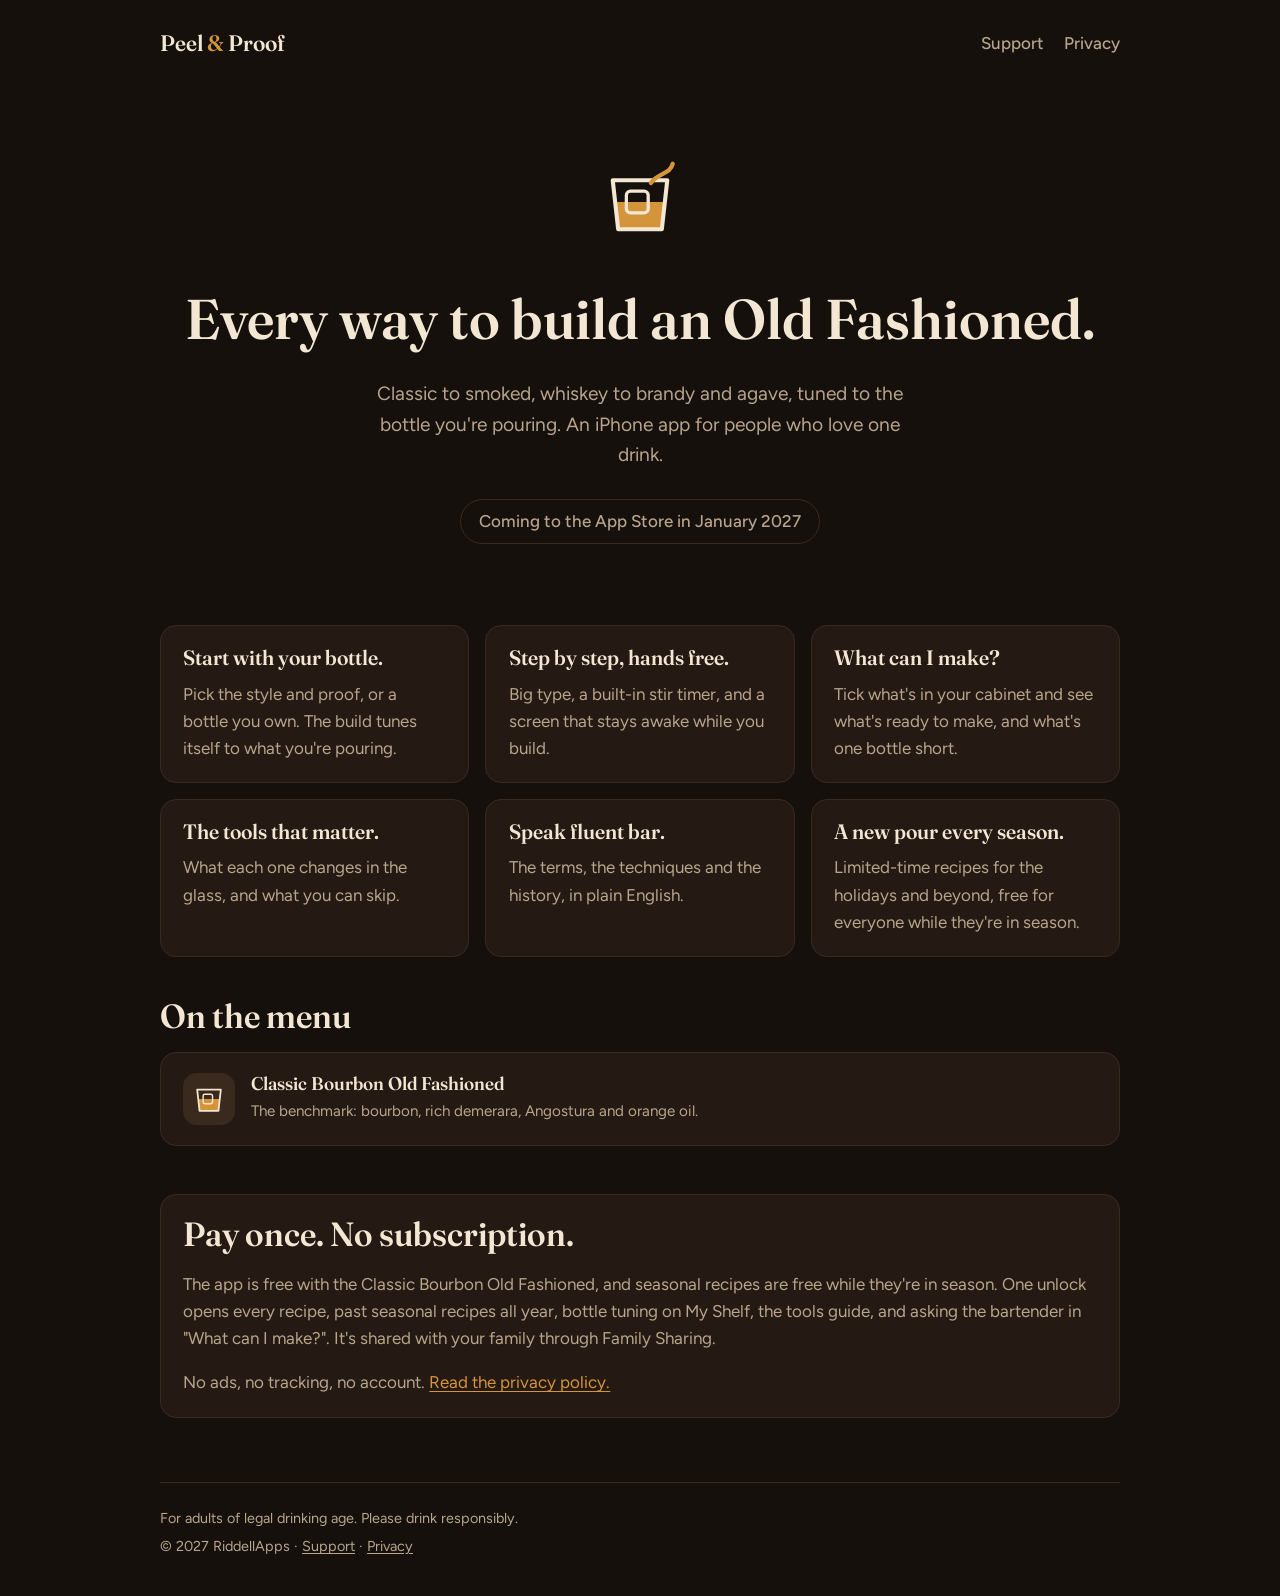
==== index.html @ 676554a6 "first commit" ====
<!doctype html>
<html lang="en">
<head>
  <meta charset="utf-8">
  <meta name="viewport" content="width=device-width, initial-scale=1, viewport-fit=cover">
  <meta http-equiv="Content-Security-Policy" content="default-src 'self'; img-src 'self' data:; style-src 'self'; font-src 'self'; script-src 'none'; base-uri 'none'; form-action 'none'">
  <meta name="referrer" content="no-referrer">
  <meta name="color-scheme" content="dark">
  <meta name="theme-color" content="#15100C">
  <title>Peel &amp; Proof · Built the Old Fashioned Way</title>
  <meta name="description" content="Every way to build an Old Fashioned, tuned to the bottle you&#x27;re pouring. An iPhone app. Pay once, no subscription, no ads, no tracking.">
  <link rel="canonical" href="https://peelandproof.riddellapps.com/">
  <link rel="icon" href="./assets/favicon.svg" type="image/svg+xml">
  <link rel="stylesheet" href="./assets/tokens.css">
  <link rel="stylesheet" href="./assets/site.css">
</head>
<body>
  <header class="site-header">
    <a class="wordmark" href="./">Peel <span>&amp;</span> Proof</a>
    <nav aria-label="Site">
      <a href="./support/">Support</a>
      <a href="./privacy/">Privacy</a>
    </nav>
  </header>
  <main>
    <section class="hero">
      <svg class="hero-glass" viewBox="0 0 44 44" role="img" aria-label="An Old Fashioned in a rocks glass"><polygon class="glass-liquid" points="12.9,22 31.1,22 30,32 14,32"/><polygon class="glass-outline" points="12,14 32,14 30,32 14,32"/><rect class="glass-cube" x="17" y="18" width="8" height="8" rx="1.5"/><path class="glass-peel" d="M26 15 C 29 11, 33 12, 34 8"/></svg>
      <h1>Every way to build an Old Fashioned.</h1>
      <p class="lede">Classic to smoked, whiskey to brandy and agave, tuned to the bottle you're pouring.
        An iPhone app for people who love one drink.</p>
      <p class="soon">Coming to the App Store in January 2027</p>
    </section>

    <section class="features" aria-labelledby="features-heading">
      <h2 id="features-heading" class="visually-hidden">What it does</h2>
      <article class="card">
        <h3>Start with your bottle.</h3>
        <p>Pick the style and proof, or a bottle you own. The build tunes itself to what you're pouring.</p>
      </article>
      <article class="card">
        <h3>Step by step, hands free.</h3>
        <p>Big type, a built-in stir timer, and a screen that stays awake while you build.</p>
      </article>
      <article class="card">
        <h3>What can I make?</h3>
        <p>Tick what's in your cabinet and see what's ready to make, and what's one bottle short.</p>
      </article>
      <article class="card">
        <h3>The tools that matter.</h3>
        <p>What each one changes in the glass, and what you can skip.</p>
      </article>
      <article class="card">
        <h3>Speak fluent bar.</h3>
        <p>The terms, the techniques and the history, in plain English.</p>
      </article>
      <article class="card">
        <h3>A new pour every season.</h3>
        <p>Limited-time recipes for the holidays and beyond, free for everyone while they're in season.</p>
      </article>
    </section>

    <section aria-labelledby="recipes-heading">
      <h2 id="recipes-heading">On the menu</h2>
      <ul class="recipes">
        <li class="card"><svg class="recipe-glass" viewBox="0 0 44 44" aria-hidden="true"><polygon class="glass-liquid" points="12.9,22 31.1,22 30,32 14,32"/><polygon class="glass-outline" points="12,14 32,14 30,32 14,32"/><rect class="glass-cube" x="17" y="18" width="8" height="8" rx="1.5"/></svg><div><h3>Classic Bourbon Old Fashioned</h3><p>The benchmark: bourbon, rich demerara, Angostura and orange oil.</p></div></li>
      </ul>
    </section>

    <section class="price card" aria-labelledby="price-heading">
      <h2 id="price-heading">Pay once. No subscription.</h2>
      <p>The app is free with the Classic Bourbon Old Fashioned, and seasonal recipes are free while
        they're in season. One unlock opens every recipe, past seasonal recipes all year, bottle
        tuning on My Shelf, the tools guide, and asking the bartender in "What can I make?".
        It's shared with your family through Family Sharing.</p>
      <p>No ads, no tracking, no account. <a href="privacy/">Read the privacy policy.</a></p>
    </section>
  </main>
  <footer class="site-footer">
    <p>For adults of legal drinking age. Please drink responsibly.</p>
    <p>© 2027 RiddellApps · <a href="./support/">Support</a> · <a href="./privacy/">Privacy</a></p>
  </footer>
</body>
</html>
---- assets/tokens.css ----
/* Generated from design/tokens.json by scripts/build_tokens.py. Do not edit. */
:root {
  --color-barrel-char: #15100C;
  --color-charred-oak: #241A13;
  --color-toasted-oak: #3A2A1E;
  --color-amber: #D4953A;
  --color-cherry: #9E2F2A;
  --color-cream: #F3E7D3;
  --color-parchment: #B8A58C;
  --font-display: 'Fraunces', Georgia, serif;
  --font-body: 'Figtree', system-ui, sans-serif;
  --radius-chip: 999px;
  --radius-control: 14px;
  --radius-card: 16px;
  --radius-sheet: 44px;
}
---- assets/site.css ----
/* Peel & Proof site. Colors, fonts and radii come only from tokens.css (design/tokens.json). */

@font-face { font-family: 'Fraunces'; src: url('fonts/Fraunces_72pt-SemiBold.ttf') format('truetype'); font-weight: 600; font-display: swap; }
@font-face { font-family: 'Figtree'; src: url('fonts/Figtree-Regular.ttf') format('truetype'); font-weight: 400; font-display: swap; }
@font-face { font-family: 'Figtree'; src: url('fonts/Figtree-Medium.ttf') format('truetype'); font-weight: 500; font-display: swap; }
@font-face { font-family: 'Figtree'; src: url('fonts/Figtree-SemiBold.ttf') format('truetype'); font-weight: 600; font-display: swap; }

*, *::before, *::after { box-sizing: border-box; }

html { color-scheme: dark; -webkit-text-size-adjust: 100%; }

body {
  margin: 0;
  min-height: 100vh;
  display: flex;
  flex-direction: column;
  background: var(--color-barrel-char);
  color: var(--color-cream);
  font: 400 1.0625rem/1.6 var(--font-body);
  padding-inline: max(20px, env(safe-area-inset-left), env(safe-area-inset-right));
}

main { flex: 1; width: 100%; max-width: 60rem; margin: 0 auto; padding-block: 1rem 4rem; }

h1, h2, h3 { font-family: var(--font-display); font-weight: 600; line-height: 1.15; margin: 0 0 0.5em; }
h1 { font-size: clamp(2.25rem, 6vw, 3.5rem); }
h2 { font-size: clamp(1.6rem, 4vw, 2.1rem); margin-top: 2.5rem; }
h3 { font-size: 1.3rem; }
p { margin: 0 0 1em; }

a { color: var(--color-amber); text-underline-offset: 0.15em; }
a:hover { color: var(--color-cream); }
:focus-visible { outline: 3px solid var(--color-amber); outline-offset: 3px; border-radius: 4px; }

.visually-hidden {
  position: absolute; width: 1px; height: 1px; padding: 0; margin: -1px;
  overflow: hidden; clip: rect(0 0 0 0); white-space: nowrap; border: 0;
}

/* Header and footer */
.site-header {
  width: 100%; max-width: 60rem; margin: 0 auto;
  display: flex; flex-wrap: wrap; gap: 0.5rem 1.5rem; align-items: center; justify-content: space-between;
  padding-block: max(1.25rem, env(safe-area-inset-top)) 1.25rem;
}
.wordmark { font: 600 1.4rem var(--font-display); color: var(--color-cream); text-decoration: none; }
.wordmark span { color: var(--color-amber); }
.site-header nav { display: flex; gap: 1.25rem; }
.site-header nav a { color: var(--color-parchment); text-decoration: none; font-weight: 500; padding-block: 0.6rem; }
.site-header nav a:hover { color: var(--color-cream); }

.site-footer {
  width: 100%; max-width: 60rem; margin: 0 auto;
  border-top: 1px solid var(--color-toasted-oak);
  padding-block: 1.5rem max(2rem, env(safe-area-inset-bottom));
  color: var(--color-parchment); font-size: 0.9rem;
}
.site-footer p { margin: 0 0 0.4em; }
.site-footer a { color: var(--color-parchment); }

/* Cards */
.card {
  background: var(--color-charred-oak);
  border: 1px solid var(--color-toasted-oak);
  border-radius: var(--radius-card);
  padding: 1.25rem 1.4rem;
}
.card p:last-child { margin-bottom: 0; }

/* Home */
.hero { text-align: center; padding-block: 2.5rem 1rem; }
.hero .lede { color: var(--color-parchment); font-size: 1.2rem; max-width: 34rem; margin: 0 auto 1.75rem; }
.hero-glass { width: 120px; height: 120px; margin-bottom: 1rem; }

.glass-liquid { fill: var(--color-amber); }
.glass-outline { fill: none; stroke: var(--color-cream); stroke-width: 1.5; stroke-linejoin: round; }
.glass-cube { fill: none; stroke: var(--color-cream); stroke-width: 1.2; }
.glass-peel { fill: none; stroke: var(--color-amber); stroke-width: 1.6; stroke-linecap: round; }

.button {
  display: inline-block; min-height: 44px;
  background: var(--color-amber); color: var(--color-barrel-char);
  font-weight: 600; text-decoration: none;
  padding: 0.75rem 1.5rem; border-radius: var(--radius-control);
}
.button:hover { color: var(--color-barrel-char); filter: brightness(1.08); }
.soon { display: inline-block; color: var(--color-parchment); border: 1px solid var(--color-toasted-oak);
  border-radius: var(--radius-chip); padding: 0.5rem 1.1rem; font-weight: 500; }

.features { display: grid; grid-template-columns: repeat(auto-fit, minmax(16rem, 1fr)); gap: 1rem; margin-top: 3rem; }
.features h3 { color: var(--color-cream); }
.features p { color: var(--color-parchment); }

.recipes { list-style: none; padding: 0; margin: 0; display: grid; grid-template-columns: repeat(auto-fit, minmax(16rem, 1fr)); gap: 1rem; }
.recipes li { display: flex; gap: 1rem; align-items: flex-start; }
.recipes .recipe-glass { flex: none; width: 52px; height: 52px; background: var(--color-toasted-oak); border-radius: 14px; }
.recipes h3 { font-size: 1.15rem; margin-bottom: 0.25em; }
.recipes p { color: var(--color-parchment); font-size: 0.95rem; margin: 0; }
.recipes .credit { font-size: 0.85rem; margin-top: 0.35em; }

.price { margin-top: 3rem; }
.price h2 { margin-top: 0; }
.price p { color: var(--color-parchment); }

/* Privacy, support */
.prose { max-width: 42rem; }
.prose .meta { color: var(--color-parchment); }
.prose h2 { font-size: 1.5rem; margin-top: 2rem; }
.prose h3 { font-family: var(--font-body); font-size: 1.05rem; margin-top: 1.5rem; }
.prose ul { padding-left: 1.25rem; }
.prose li { margin-bottom: 0.6em; }
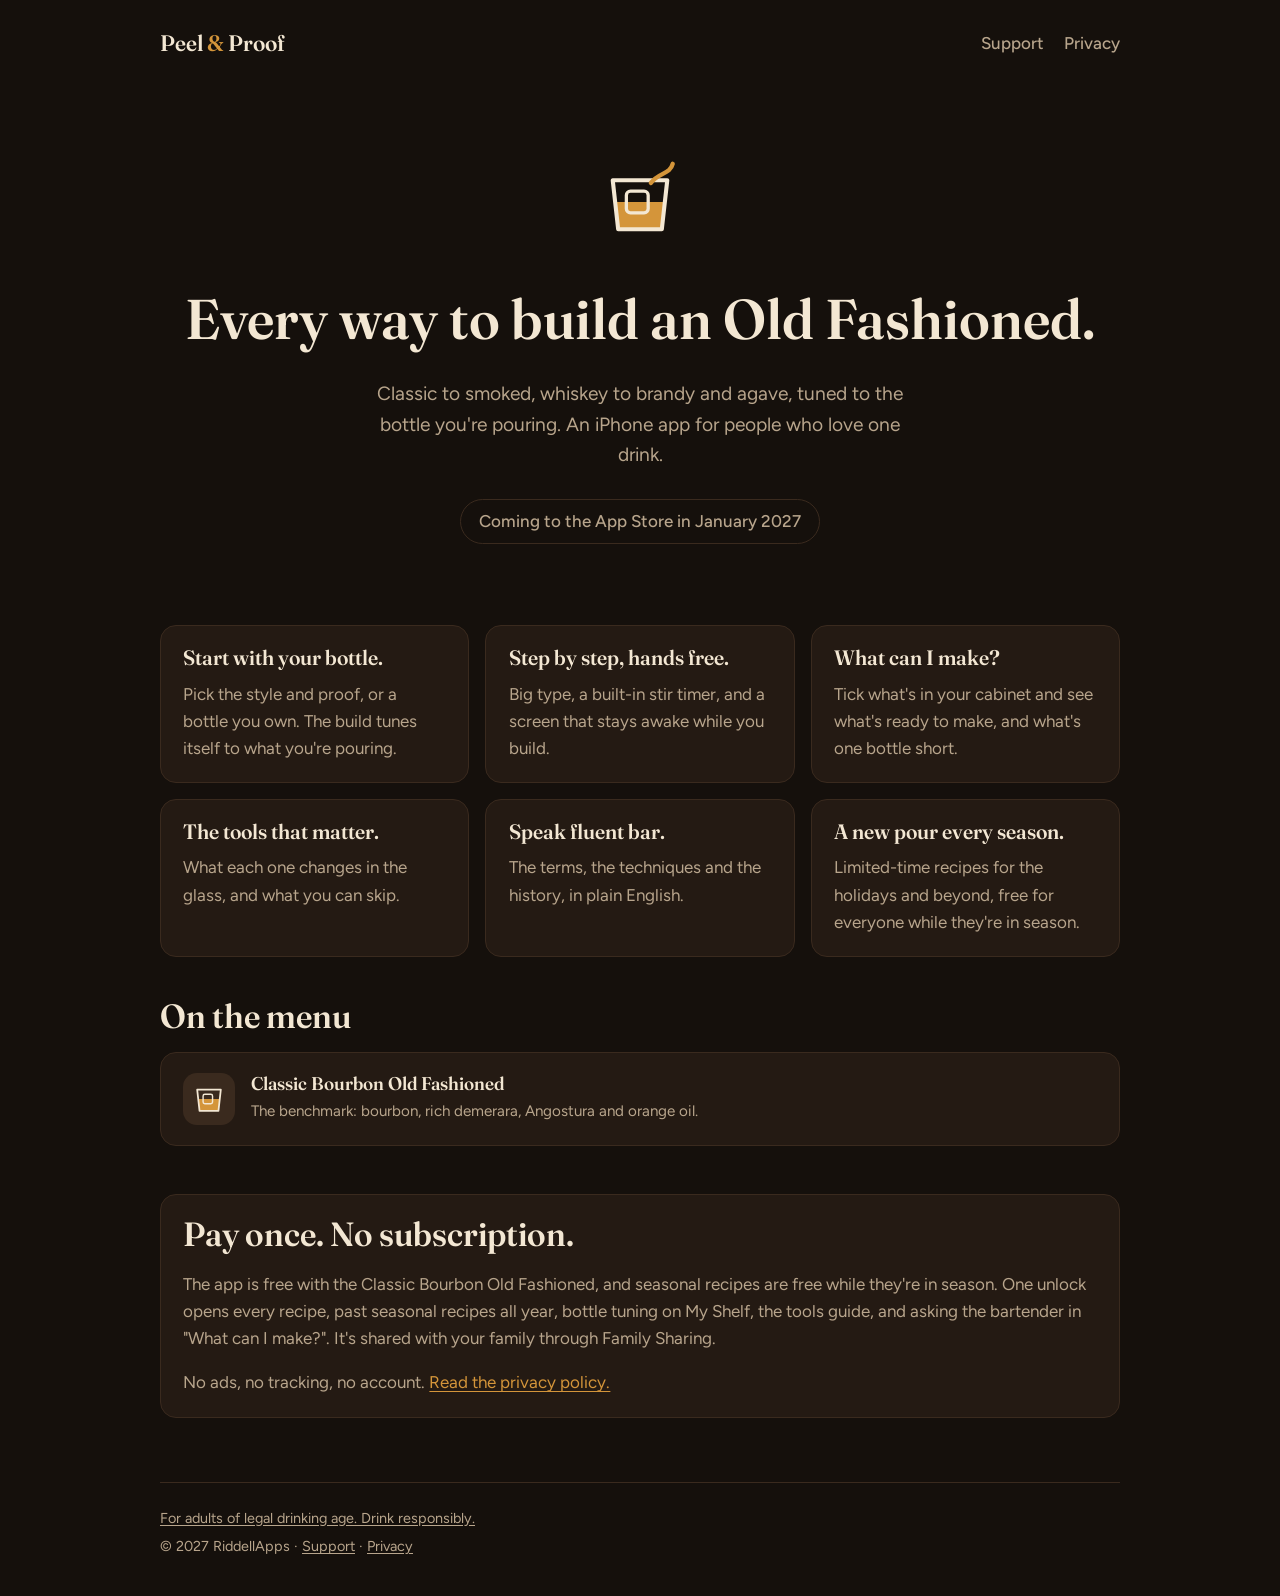
==== commit fd048c21: "Drink responsibly page, linked from every page's footer" ====
--- a/index.html
+++ b/index.html
@@ -76,7 +76,7 @@
     </section>
   </main>
   <footer class="site-footer">
-    <p>For adults of legal drinking age. Please drink responsibly.</p>
+    <p><a href="./responsibly/">For adults of legal drinking age. Drink responsibly.</a></p>
     <p>© 2027 RiddellApps · <a href="./support/">Support</a> · <a href="./privacy/">Privacy</a></p>
   </footer>
 </body>
